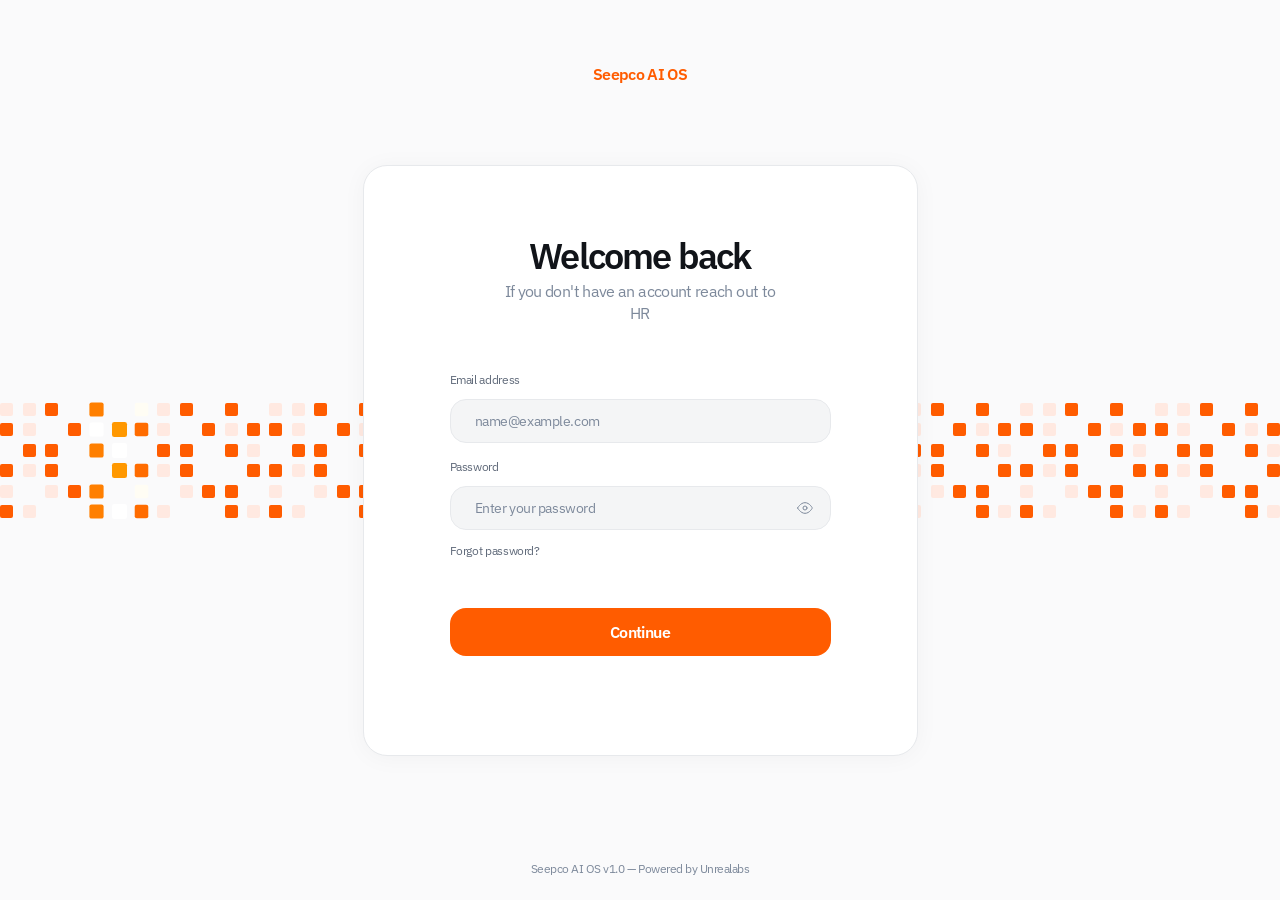
==== index.html @ 0b4f4203 "Initial build: Seepco AI OS concept pitch Full HTML/CSS/JS build of the Seepco internal AI platform " ====
<!DOCTYPE html>
<html lang="en">
<head>
  <meta charset="UTF-8">
  <meta name="viewport" content="width=device-width, initial-scale=1.0">
  <title>Seepco AI OS — Login</title>
  <link rel="preconnect" href="https://fonts.googleapis.com">
  <link rel="preconnect" href="https://fonts.gstatic.com" crossorigin>
  <link href="https://fonts.googleapis.com/css2?family=IBM+Plex+Sans:wght@400;600&display=swap" rel="stylesheet">
  <link rel="stylesheet" href="styles.css">
</head>
<body>
  <div class="page">

    <header class="brand">Seepco AI OS</header>

    <main class="main-content">
      <div class="pixel-grids pixel-grids--left" id="gridsLeft"></div>

      <div class="login-card">
        <div class="login-card__inner">

          <div class="login-card__heading">
            <h1 class="login-card__title">Welcome back</h1>
            <p class="login-card__subtitle">If you don't have an account reach out to HR</p>
          </div>

          <form class="login-form" id="loginForm" novalidate>
            <div class="form-fields">
              <div class="form-group">
                <label class="form-label" for="email">Email address</label>
                <input
                  class="form-input"
                  type="email"
                  id="email"
                  name="email"
                  placeholder="name@example.com"
                  autocomplete="email"
                  required
                >
              </div>
              <div class="form-group">
                <label class="form-label" for="password">Password</label>
                <div class="input-wrapper">
                  <input
                    class="form-input"
                    type="password"
                    id="password"
                    name="password"
                    placeholder="Enter your password"
                    autocomplete="current-password"
                    required
                  >
                  <button type="button" class="toggle-password" id="togglePassword" aria-label="Toggle password visibility">
                    <svg class="eye-icon" id="eyeIcon" xmlns="http://www.w3.org/2000/svg" width="16" height="16" viewBox="0 0 24 24" fill="none" stroke="currentColor" stroke-width="1.5" stroke-linecap="round" stroke-linejoin="round">
                      <path d="M1 12s4-8 11-8 11 8 11 8-4 8-11 8-11-8-11-8z"/>
                      <circle cx="12" cy="12" r="3"/>
                    </svg>
                  </button>
                </div>
              </div>
            </div>

            <a href="#" class="forgot-password">Forgot password?</a>

            <button type="submit" class="btn-continue" id="continueBtn">
              <span class="btn-continue__text">Continue</span>
              <span class="btn-continue__spinner" id="btnSpinner" aria-hidden="true"></span>
            </button>

            <p class="form-error" id="formError" role="alert" aria-live="polite"></p>
          </form>

        </div>
      </div>

      <div class="pixel-grids pixel-grids--right" id="gridsRight"></div>
    </main>

    <footer class="footer">Seepco AI OS v1.0 — Powered by Unrealabs</footer>

  </div>

  <script src="script.js"></script>
</body>
</html>
---- styles.css ----
/* ============================================================
   DESIGN TOKENS
   ============================================================ */
:root {
  --orange-500: #ff5c00;
  --orange-400: #ff9165;
  --orange-100: #ffe9e1;

  --grey-950: #111419;
  --grey-600:  #5f6979;
  --grey-500:  #7d899b;
  --grey-200:  #e7e9ec;
  --grey-100:  #f4f5f6;
  --grey-50:   #fafafb;

  --font: 'IBM Plex Sans', sans-serif;
  --radius-card:  24px;
  --radius-input: 16px;
  --radius-btn:   16px;

  --card-width: 555px;
}

/* ============================================================
   RESET / BASE
   ============================================================ */
*, *::before, *::after { box-sizing: border-box; margin: 0; padding: 0; }

html, body {
  height: 100%;
}

body {
  font-family: var(--font);
  background: var(--grey-50);
  color: var(--grey-950);
  -webkit-font-smoothing: antialiased;
}

/* ============================================================
   PAGE LAYOUT
   ============================================================ */
.page {
  min-height: 100vh;
  display: flex;
  flex-direction: column;
  align-items: center;
  position: relative;
  overflow: hidden;
}

/* ============================================================
   BRAND HEADER
   ============================================================ */
.brand {
  margin-top: 64px;
  font-size: 16px;
  font-weight: 600;
  color: var(--orange-500);
  letter-spacing: -0.04em;
  z-index: 2;
  position: relative;
}

/* ============================================================
   MAIN CONTENT (grids + card)
   ============================================================ */
.main-content {
  flex: 1;
  display: flex;
  align-items: center;
  justify-content: center;
  width: 100%;
  position: relative;
  padding: 48px 0;
}

/* ============================================================
   LOGIN CARD
   ============================================================ */
.login-card {
  width: var(--card-width);
  background: #ffffff;
  border: 0.5px solid var(--grey-200);
  border-radius: var(--radius-card);
  overflow: hidden;
  position: relative;
  z-index: 2;
  flex-shrink: 0;
  box-shadow: 0 2px 24px rgba(0, 0, 0, 0.04);
}

.login-card__inner {
  display: flex;
  flex-direction: column;
  align-items: center;
  gap: 48px;
  padding: 70px 86px;
}

.login-card__heading {
  display: flex;
  flex-direction: column;
  align-items: center;
  gap: 4px;
  width: 287px;
  text-align: center;
}

.login-card__title {
  font-size: 36px;
  font-weight: 600;
  color: var(--grey-950);
  letter-spacing: -0.05em;
  line-height: 1.1;
}

.login-card__subtitle {
  font-size: 16px;
  font-weight: 400;
  color: var(--grey-500);
  letter-spacing: -0.04em;
  line-height: 1.4;
}

/* ============================================================
   FORM
   ============================================================ */
.login-form {
  display: flex;
  flex-direction: column;
  gap: 13px;
  width: 100%;
}

.form-fields {
  display: flex;
  flex-direction: column;
  gap: 16px;
}

.form-group {
  display: flex;
  flex-direction: column;
  gap: 10px;
}

.form-label {
  font-size: 12px;
  font-weight: 400;
  color: var(--grey-600);
  letter-spacing: -0.03em;
  line-height: 1.4;
}

.input-wrapper {
  position: relative;
  display: flex;
  align-items: center;
}

.form-input {
  width: 100%;
  background: var(--grey-100);
  border: 0.5px solid var(--grey-200);
  border-radius: var(--radius-input);
  padding: 12px 24px;
  font-family: var(--font);
  font-size: 14px;
  font-weight: 400;
  color: var(--grey-950);
  letter-spacing: -0.03em;
  outline: none;
  transition: border-color 0.15s ease;
  -webkit-appearance: none;
  appearance: none;
}

.form-input::placeholder {
  color: var(--grey-500);
}

.form-input:focus {
  border-color: var(--orange-400);
  background: #ffffff;
}

.form-input:focus.form-input--error,
.form-input--error {
  border-color: #e53935;
}

/* password input with toggle button */
.input-wrapper .form-input {
  padding-right: 48px;
}

.toggle-password {
  position: absolute;
  right: 14px;
  background: none;
  border: none;
  cursor: pointer;
  color: var(--grey-500);
  display: flex;
  align-items: center;
  padding: 4px;
  border-radius: 4px;
  transition: color 0.15s ease;
}

.toggle-password:hover {
  color: var(--grey-950);
}

.eye-icon { display: block; }

.forgot-password {
  font-size: 12px;
  font-weight: 400;
  color: var(--grey-600);
  letter-spacing: -0.03em;
  line-height: 1.4;
  text-decoration: none;
  align-self: flex-start;
  transition: color 0.15s ease;
}

.forgot-password:hover {
  color: var(--orange-500);
}

/* ============================================================
   CONTINUE BUTTON
   ============================================================ */
.btn-continue {
  display: flex;
  align-items: center;
  justify-content: center;
  gap: 8px;
  width: 100%;
  margin-top: 35px;
  background: var(--orange-500);
  border: none;
  border-radius: var(--radius-btn);
  padding: 14px 32px;
  font-family: var(--font);
  font-size: 16px;
  font-weight: 600;
  color: #ffffff;
  letter-spacing: -0.04em;
  cursor: pointer;
  transition: background 0.15s ease, transform 0.1s ease;
  position: relative;
}

.btn-continue:hover {
  background: #e65200;
}

.btn-continue:active {
  transform: scale(0.98);
}

.btn-continue:disabled {
  background: var(--orange-400);
  cursor: not-allowed;
  transform: none;
}

.btn-continue__spinner {
  width: 16px;
  height: 16px;
  border: 2px solid rgba(255,255,255,0.4);
  border-top-color: #ffffff;
  border-radius: 50%;
  animation: spin 0.7s linear infinite;
  display: none;
  flex-shrink: 0;
}

.btn-continue.loading .btn-continue__spinner {
  display: block;
}

@keyframes spin {
  to { transform: rotate(360deg); }
}

/* ============================================================
   FORM ERROR
   ============================================================ */
.form-error {
  font-size: 12px;
  color: #e53935;
  letter-spacing: -0.02em;
  min-height: 16px;
  text-align: center;
}

/* ============================================================
   PIXEL GRID DECORATIONS
   ============================================================ */
.pixel-grids {
  display: flex;
  gap: 9px;
  align-items: center;
  position: absolute;
  top: 50%;
  transform: translateY(-50%);
  z-index: 1;
  pointer-events: none;
  user-select: none;
}

.pixel-grids--left  { left: 0; }
.pixel-grids--right { right: 0; }

.pixel-grid {
  display: grid;
  grid-template-columns: repeat(6, 13px);
  grid-template-rows: repeat(6, 13px);
  gap: 7.6px 9.5px;
  flex-shrink: 0;
}

.pixel-cell {
  width: 13px;
  height: 13px;
  border-radius: 2px;
}

.pixel-cell--dark  { background: var(--orange-500); }
.pixel-cell--light { background: var(--orange-100); }
.pixel-cell--bg    { background: var(--grey-50); }

/* ============================================================
   FOOTER
   ============================================================ */
.footer {
  padding: 24px;
  font-size: 12px;
  font-weight: 400;
  color: var(--grey-500);
  letter-spacing: -0.04em;
  text-align: center;
  z-index: 2;
  position: relative;
}

/* ============================================================
   RESPONSIVE
   ============================================================ */
@media (max-width: 640px) {
  :root { --card-width: calc(100vw - 32px); }

  .login-card__inner {
    padding: 48px 32px;
    gap: 36px;
  }

  .login-card__heading { width: 100%; }

  .login-card__title { font-size: 28px; }

  .pixel-grids--left  { left: -80px; }
  .pixel-grids--right { right: -80px; }
}
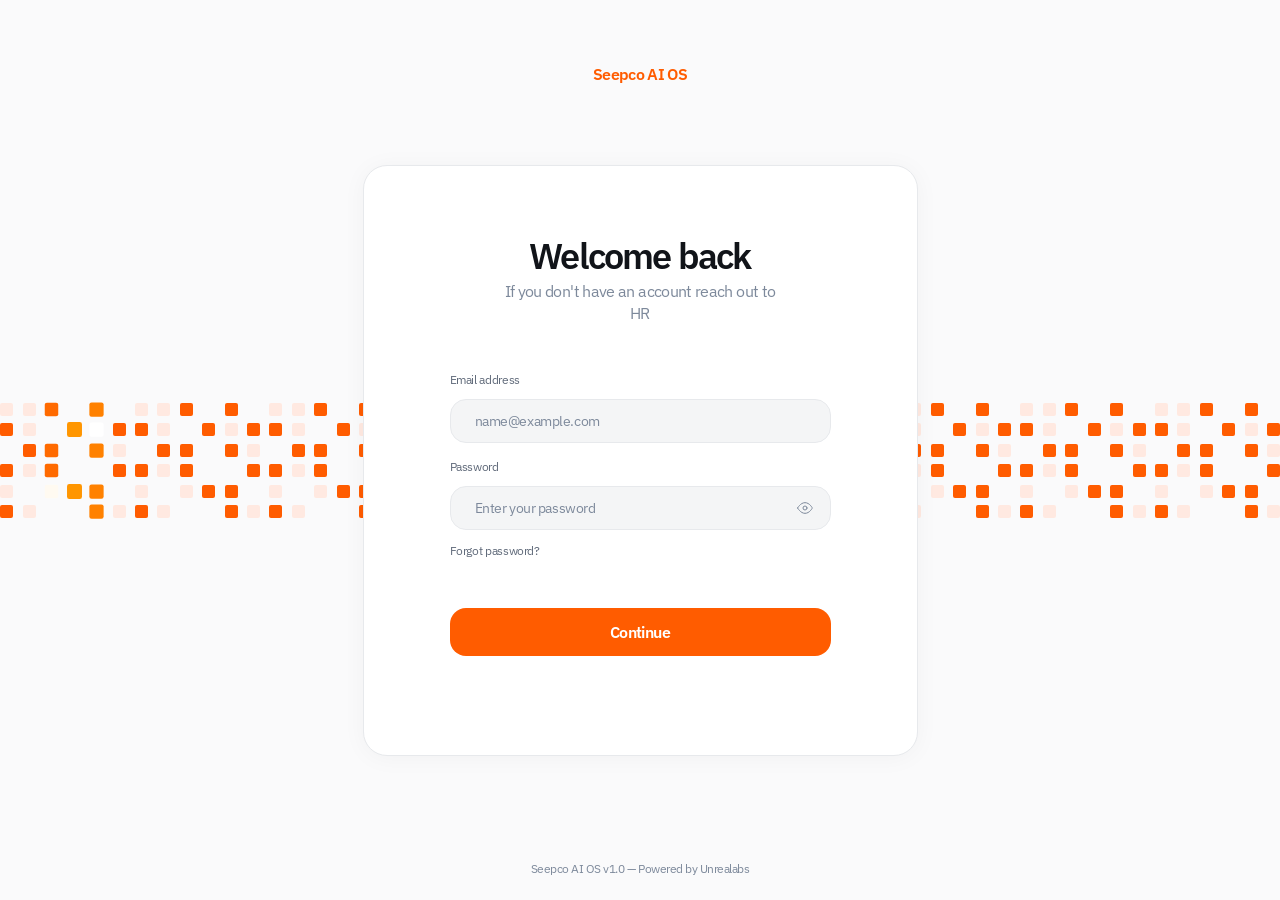
==== commit 2e3a76fa: "Merge Seepco KMS into AI OS: unify tokens + folded Knowledge Base Phase 1 — Unify design tokens: - t" ====
--- a/index.html
+++ b/index.html
@@ -7,6 +7,7 @@
   <link rel="preconnect" href="https://fonts.googleapis.com">
   <link rel="preconnect" href="https://fonts.gstatic.com" crossorigin>
   <link href="https://fonts.googleapis.com/css2?family=IBM+Plex+Sans:wght@400;600&display=swap" rel="stylesheet">
+  <link rel="stylesheet" href="tokens.css">
   <link rel="stylesheet" href="styles.css">
 </head>
 <body>
--- a/tokens.css
+++ b/tokens.css
@@ -0,0 +1,75 @@
+/* ============================================================
+   UNIFIED DESIGN TOKENS — Seepco AI OS + KMS
+   ============================================================ */
+:root {
+  /* Brand */
+  --orange-50:  #fff5f2;
+  --orange-100: #ffe9e1;
+  --orange-400: #ff9165;
+  --orange-500: #ff5c00;
+
+  /* Greyscale (AI OS naming, KMS values) */
+  --grey-950: #111419;
+  --grey-900: #252a31;
+  --grey-800: #333943;
+  --grey-700: #49525f;
+  --grey-600: #5f6979;
+  --grey-500: #7d899b;
+  --grey-400: #aab2bd;
+  --grey-300: #d5d9de;
+  --grey-200: #e7e9ec;
+  --grey-100: #f4f5f6;
+  --grey-50:  #fafafb;
+
+  /* Semantic aliases (KMS) */
+  --al-50:  var(--grey-50);
+  --al-100: var(--grey-100);
+  --al-200: var(--grey-200);
+  --al-300: var(--grey-300);
+  --al-400: var(--grey-400);
+  --al-500: var(--grey-500);
+  --al-600: var(--grey-600);
+  --al-700: var(--grey-700);
+  --al-900: var(--grey-900);
+  --al-950: var(--grey-950);
+
+  /* Status */
+  --success-500: #1d8a4e;
+  --warning-500: #c47c00;
+  --danger-500:  #e53935;
+
+  /* Typography */
+  --font: 'IBM Plex Sans', sans-serif;
+
+  /* Radius */
+  --radius-card:   24px;
+  --radius-input:  16px;
+  --radius-btn:    16px;
+  --radius-pill:   999px;
+  --radius-small:  8px;
+  --radius-medium: 12px;
+  /* Legacy aliases (AI OS page CSS) */
+  --card-radius:   var(--radius-card);
+  --inner-radius:  var(--radius-input);
+
+  /* Layout */
+  --card-width:     555px;
+  --max-content:    800px;
+  --sidebar-width:  276px;
+  --sidebar-collapsed: 64px;
+
+  /* Shadows */
+  --shadow-sm: 0 1px 2px rgba(0,0,0,0.04);
+  --shadow-md: 0 4px 12px rgba(0,0,0,0.06);
+  --shadow-lg: 0 8px 24px rgba(0,0,0,0.08);
+
+  /* Transitions */
+  --transition-fast:  0.15s ease;
+  --transition-base:  0.2s ease;
+  --transition-slow:  0.3s ease;
+
+  /* Z-index */
+  --z-dropdown: 100;
+  --z-toast:    1000;
+  --z-modal:    2000;
+}
--- a/styles.css
+++ b/styles.css
@@ -1,25 +1,4 @@
-/* ============================================================
-   DESIGN TOKENS
-   ============================================================ */
-:root {
-  --orange-500: #ff5c00;
-  --orange-400: #ff9165;
-  --orange-100: #ffe9e1;
-
-  --grey-950: #111419;
-  --grey-600:  #5f6979;
-  --grey-500:  #7d899b;
-  --grey-200:  #e7e9ec;
-  --grey-100:  #f4f5f6;
-  --grey-50:   #fafafb;
-
-  --font: 'IBM Plex Sans', sans-serif;
-  --radius-card:  24px;
-  --radius-input: 16px;
-  --radius-btn:   16px;
-
-  --card-width: 555px;
-}
+/* Design tokens are defined centrally in tokens.css */
 
 /* ============================================================
    RESET / BASE
